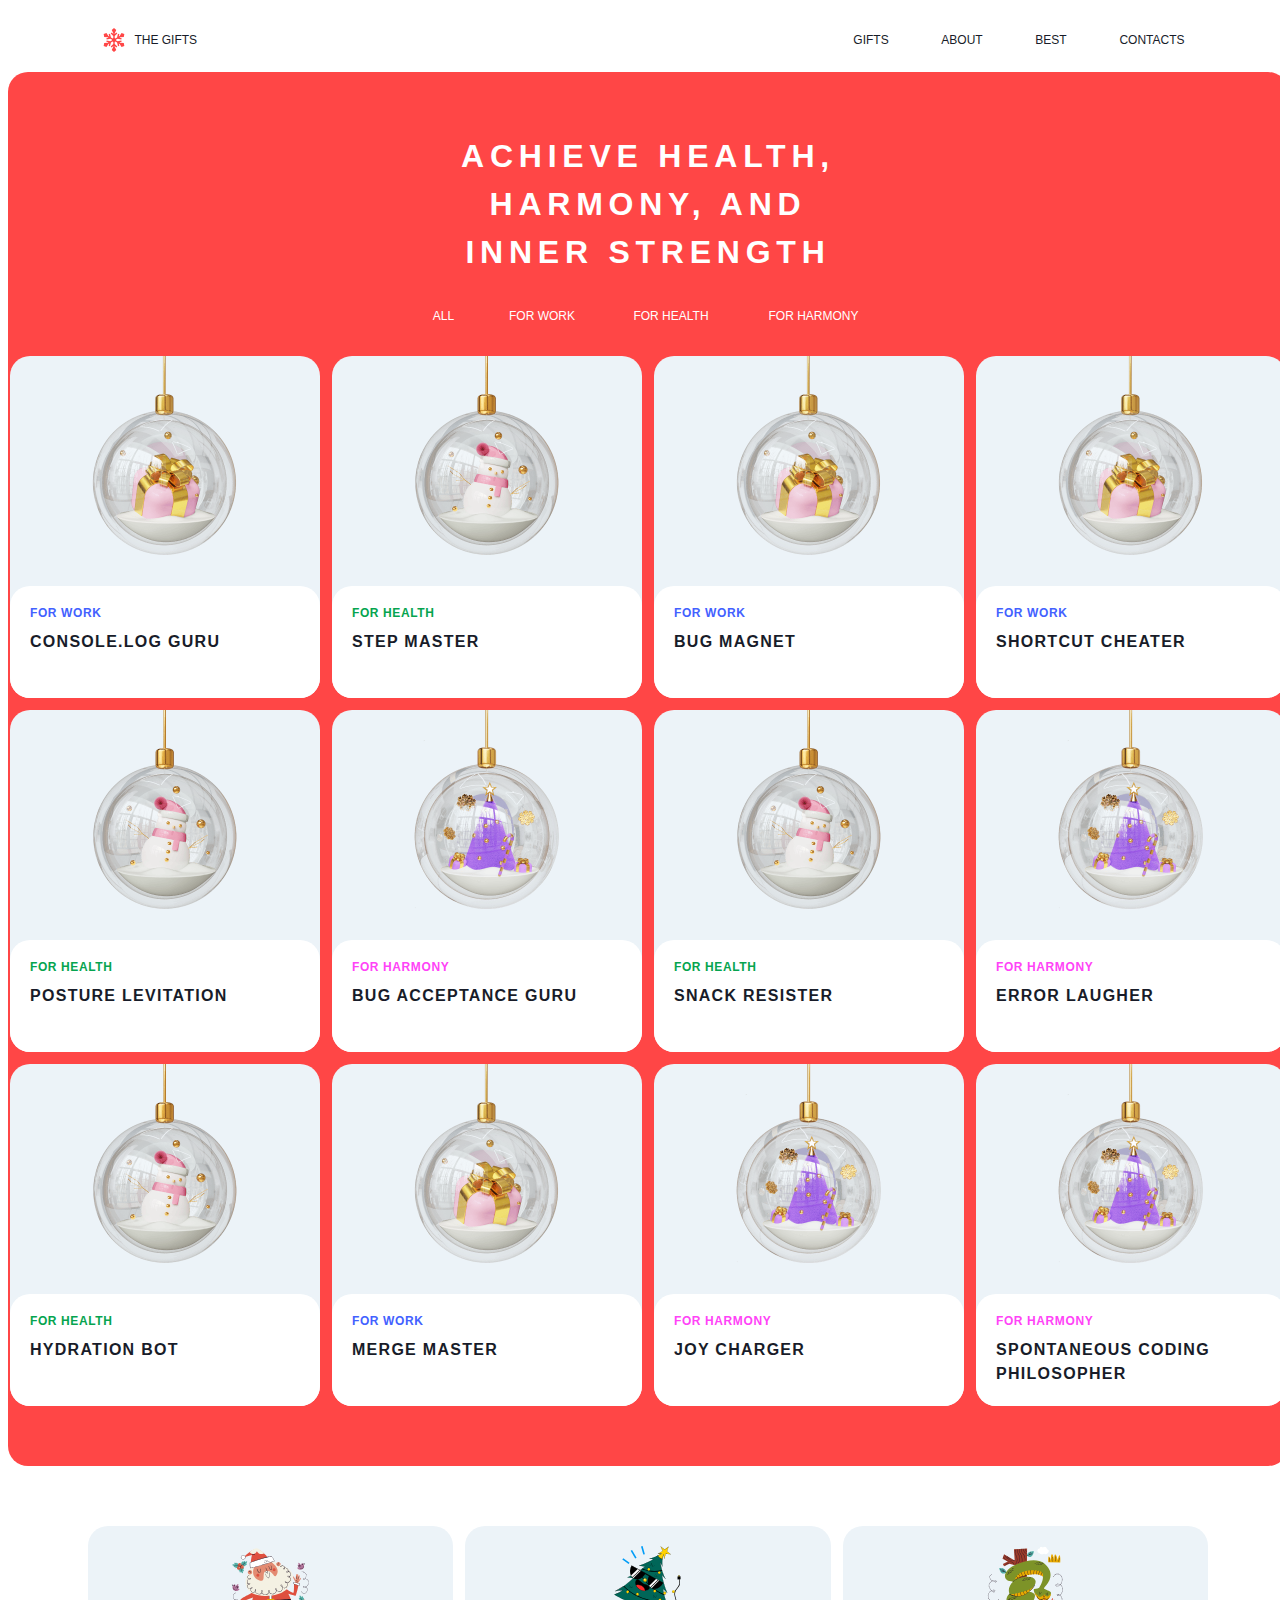
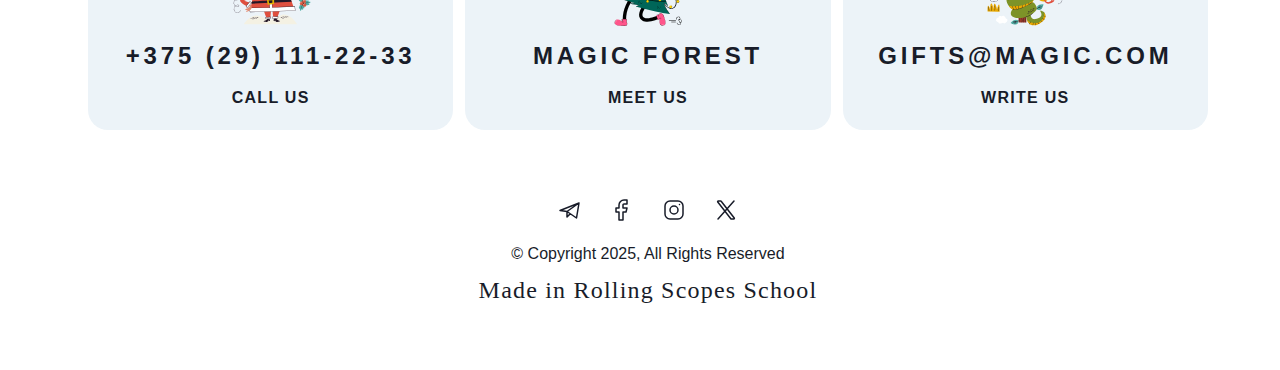
==== gifts.html @ 9444c4a5 "feat:media.css" ====
<!DOCTYPE html>
<html lang="en">
<head>
    <meta charset="UTF-8">
    <meta name="viewport" content="width=device-width, initial-scale=1.0">
    <title>Document</title>
    <link rel="stylesheet" href="./css/gifts.css">
    <link rel="stylesheet" href="./css/media.css">
</head>
<body>
    <Header>
        <div class="header">
            <a href="index.html" class="logo">
                <span class="icon"><img src="./img/snowflake.svg" alt=""></span>
                <span class="text">the gifts</span>
            </a>
            <div class="menu">
                <button class="menu1" href="#" active>gifts</button>
                <button class="menu2" href="#">about</button>
                <button class="menu3" href="#">best</button>
                <button class="menu4" href="#">contacts</button>
            </div>
        </div>
    </Header>
    <section class="gifts">
        <h1>Achieve health,<br/>harmony, and<br/>inner strength</h1>
        <div class="tabs">
            <button class="tab1" active>All</button>
            <button class="tab2" active>for work</button>
            <button class="tab3" active>for health</button>
            <button class="tab4" active>for harmony</button>
        </div>
        <div class="cards">
            <div class="card">
                <img src="./img/gift-for-work.png" alt="">
                <div class="cardDescription">
                    <h4 style="color: #4361FF;">For work</h4>
                    <h3>Console.log Guru</h3>
                </div>
            </div>
            <div class="card">
                <img src="./img/gift-for-health.png" alt="">
                <div class="cardDescription">
                    <h4 style="color: #06A44F;">for health</h4>
                    <h3>Step Master</h3>
                </div>
            </div>
            <div class="card">
                <img src="./img/gift-for-work.png" alt="">
                <div class="cardDescription">
                    <h4 style="color: #4361FF;">For work</h4>
                    <h3>Bug Magnet</h3>
                </div>
            </div>
            <div class="card">
                <img src="./img/gift-for-work.png" alt="">
                <div class="cardDescription">
                    <h4 style="color: #4361FF;">For work</h4>
                    <h3>Shortcut Cheater</h3>
                </div>
            </div>

            <div class="card">
                <img src="./img/gift-for-health.png" alt="">
                <div class="cardDescription">
                    <h4 style="color: #06A44F;">for health</h4>
                    <h3>Posture Levitation</h3>
                </div>
            </div>
            <div class="card">
                <img src="./img/gift-for-harmony.png" alt="">
                <div class="cardDescription">
                    <h4 style="color: #FF43F7;">For HARMONY</h4>
                    <h3>Bug Acceptance Guru</h3>
                </div>
            </div>
            <div class="card">
                <img src="./img/gift-for-health.png" alt="">
                <div class="cardDescription">
                    <h4 style="color: #06A44F;">For health</h4>
                    <h3> Snack Resister</h3>
                </div>
            </div>
            <div class="card">
                <img src="./img/gift-for-harmony.png" alt="">
                <div class="cardDescription">
                    <h4 style="color: #FF43F7;">For HARMONY</h4>
                    <h3>Error Laugher</h3>
                </div>
            </div>

            <div class="card">
                <img src="./img/gift-for-health.png" alt="">
                <div class="cardDescription">
                    <h4 style="color: #06A44F;">for health</h4>
                    <h3>Hydration Bot</h3>
                </div>
            </div>
            <div class="card">
                <img src="./img/gift-for-work.png" alt="">
                <div class="cardDescription">
                    <h4 style="color: #4361FF;">For work</h4>
                    <h3>Merge Master</h3>
                </div>
            </div>
            <div class="card">
                <img src="./img/gift-for-harmony.png" alt="">
                <div class="cardDescription">
                    <h4 style="color: #FF43F7;">For HARMONY</h4>
                    <h3>Joy Charger</h3>
                </div>
            </div>
            <div class="card">
                <img src="./img/gift-for-harmony.png" alt="">
                <div class="cardDescription">
                    <h4 style="color: #FF43F7;">For HARMONY</h4>
                    <h3>Spontaneous Coding Philosopher</h3>
                </div>
            </div>
        </div>
    </section>
    
    <Footer>
        <div class="footer">
            <div class="containers">
                <div class="container">
                    <img src="./img/santa-claus.svg" alt="">
                    <h5>+375 (29) 111-22-33</h5>
                    <h3>Call Us</h3>
                </div>
                <div class="container">
                    <img src="./img/christmas-tree.svg" alt="">
                    <h5>Magic forest</h5>
                    <h3>meet us</h3>
                </div>
                <div class="container">
                    <img src="./img/snake.svg" alt="">
                    <h5>gifts@magic.com</h5>
                    <h3>write us</h3>
                </div>
            </div>
            <div class="footerContent">
                <div class="socials">
                    <img src="./img/Home/tg.svg" alt="">
                    <img src="./img/Home/fb.svg" alt="">
                    <img src="./img/Home/ig.svg" alt="">
                    <img src="./img/Home/x.svg" alt="">
                </div>
                <p>© Copyright 2025, All Rights Reserved</p>
                <h5>Made in Rolling Scopes School</h5>
            </div>
        </div>
    </Footer>
</body>
</html>
---- css/gifts.css ----
* {
    font-family: "Montserrat", sans-serif;
}

body {
    width: 100%;
}

Header {
    padding: 12px 80px;
}

.header {
    display: flex;
    justify-content: space-between;
    align-items: center;
    gap: 12px;
}

.logo {
    width: 141px;
    height: 40px;
    border: none;
    background-color: transparent;
    display: inline-flex;
    align-items: center;
    justify-content: center;
    text-decoration: none;
}

.logo .icon {
    display: inline-flex;
    align-items: center;
    margin-right: 8px; 
}

.logo .text{
    text-transform: uppercase;
    font-weight: 400;
    font-size: 12px;
    color: #181C29;
}

.menu {
    width: 1123px;
    height: 40px;
    display: flex;
    gap: 8px;
    justify-content: right;
}

.menu1 {
    width: 78px;
    text-align: center;
}
.menu2{
    width: 88px;
}
.menu3{
    width: 74px;
}
.menu4{
    width: 112px;
}

.menu button {
    border: none;
    background-color: transparent;
    text-transform: uppercase;
    font-weight: 400;
    font-size: 12px;
    color: #181C29;
    padding: 0;
    text-align: center;
}

.menu a:hover {
    cursor: url('../img/cursor.svg'), pointer;
    color: #FF4646;
    background-color: rgba(255, 70, 70, 0.1); 
    border-radius: 12px;
}

.menu a:active {
    cursor: url('../img/cursor.svg'), pointer;
    color: #FF4646;
    background-color: rgba(255, 70, 70, 0.1); 
    border-radius: 12px;
}

/* !!! */


.gifts {
    max-width: 100%;
    background-color: #FF4646;
    background-image: url(../img/bg-garland.png);
    background-size: cover;
    background-repeat: no-repeat;
    background-position: center;
    display: flex;
    flex-direction: column;
    justify-content: center;
    align-items: center;
    border-radius: 20px;
    border: none;
    gap: 20px;
    padding: 60px 80px;
}

.gifts h1 {
    margin: 0;
    font-size: 32px;
    font-weight: 600;
    text-transform: uppercase;
    color: white;
    text-align: center;
    line-height: 48px;
    letter-spacing: 0.18em;
}

.tabs {
    width: 474px;
    height: 40px;
    display: flex;
    justify-content: space-between;
    align-items: center;
    gap: 8px;
}

.tab1 {
    width: 65px;
    padding: 0;
}

.tab2 {
    width: 116px;
    padding: 0;
}

.tab3 {
    width: 126px;
    padding: 0;
}

.tab4 {
    width: 143px;
    padding: 0;
}

.tabs  button{
    border: none;
    background-color: transparent;
    text-transform: uppercase;
    font-weight: 400;
    font-size: 12px;
    color: white;
    text-align: center;
    height: 40px;
}

.tabs  button:active {
    background-color: white 20%;
}

.cards {
    display: grid;
    grid-template-columns: repeat(4, 1fr);
    grid-template-rows: repeat(3, 1fr);
    gap: 12px;
}

.card {
    width: 310px;
    height: 342px;
    border-radius: 20px;
    background: var(--Content-Background, #ECF3F8);
    display: flex;
    flex-direction: column;
}

.cardDescription {
    width: auto;
    height: 100%;
    background-color: white;
    border-radius: 20px;
    padding: 20px;
    display: flex;
    flex-direction: column;
    gap: 8px;
}

.cardDescription h4 {
    margin: 0;
    text-transform: uppercase;
    font-size: 12px;
    font-weight: 600;
    line-height: 15.6px;
    letter-spacing: 0.05em;
    text-align: left;
}

.cardDescription h3 {
    margin: 0;
    text-transform: uppercase;
    font-size: 16px;
    font-weight: 600;
    line-height: 24.32px;
    letter-spacing: 0.08em;
    text-align: left;
    color: var(--Dark, #181C29);
}


/* !!! */



.footer {
    display: flex;
    flex-direction: column;
    gap: 60px;
    padding: 60px 80px;
}

.containers {
    display: flex;
    gap: 12px;
}

.container {
    width:  417.33px;
    height: 204px;
    display: flex;
    flex-direction: column;
    justify-content: center;
    align-items: center;
    gap: 12px;
    border-radius: 20px;
    background: var(--Content-Background, #ECF3F8);
}

.container img {
    width: 80px;
    height: 80px;
}

.container h5{
    margin: 0;
    text-transform: uppercase;
    font-size: 24px;
    font-weight: 600;
    line-height: 36.48px;
    letter-spacing: 0.16em;
    text-align: center;
    color: #181C29;
}

.container h3 {
    margin: 0;
    text-transform: uppercase;
    font-size: 16px;
    font-weight: 600;
    line-height: 24.32px;
    letter-spacing: 0.08em;
    color: #181C29;
}

.footerContent {
    display: flex;
    flex-direction: column;
    gap: 12px;
    justify-content: center;
    align-items: center;
}

.socials {
    width: 196px;
    height: 40px;
    display: flex;
    gap: 12px;
}

.footerContent p {
    margin: 0;
    color: #181C29;
    font-size: 16px;
    font-weight: 400;
    line-height: 23.68px;
    text-align: center;
}

.footerContent h5 {
    margin: 0;
    color: #181C29;
    font-family: "Allura", cursive;
    font-size: 24px;
    font-weight: 400;
    line-height: 24px;
    letter-spacing: 0.05em;
    text-align: center;
}
---- css/media.css ----
@media (max-width: 768px) {
    body {
        width: 100%;
        margin: 0;
        padding: 0;
    }

    Header {
        padding: 12px 8px;
    }

    .header {
        width: 100%;
    }

    .logo {
        width: auto;
        height: auto;
    }

    .menu {
        display: none;
    }

    .burgerBtn {
        visibility: visible;
        display: block;
        justify-content: center;
        align-items: center;
        width: 40px;
        height: 40px;
        background: transparent;
        border: none;
        cursor: pointer;
        position: relative;
    }

    .burgerBtn:before {
        content: "";
        position: absolute;
        top: 16px;
        left: 10px;
        width: 20px;
        border: 1px solid #181C29;
        border-radius: 20px;
        transform: rotate() translate(-50%);
        transition: all .3s;
    }

    .burgerBtn:after {
        content: "";
        position: absolute;
        top: 24px;
        left: 10px;
        width: 20px;
        border: 1px solid #181C29;
        border-radius: 20px;
        transform: rotate() translate(-50%);
        transition: all .3s;
    }
    /* 
    * , *:before, *:after {
        margin: 0;
        padding: 0;
        box-sizing: inherit;
    } */



.about {
    padding: 60px 8px;
}
.aboutImage {
    max-width: 376px;
    background-position: center;
}

.cards {
    grid-template-columns: repeat(2, 1fr);
    gap: 16px;
}



.footer{
    padding: 60px 8px;
}
.containers {
    flex-direction: column;
}

.container {
    width: 100%;
}

}









@media (max-width: 380px) {
    .about {
        padding: 60px 8px;
    }

    .aboutContainer {
        flex-direction: column;
        height: auto;
    }

    .aboutContent {
        padding: 60px 20px;
    }

    .aboutImage {
        width: 100%;
    }


    .bestGifts {
        padding: 60px 8px;
        justify-content: center;
        align-items: center;
    }

    .cards {
        grid-template-columns: repeat(1, 4fr);
        gap: 16px;
    }


    
    
}
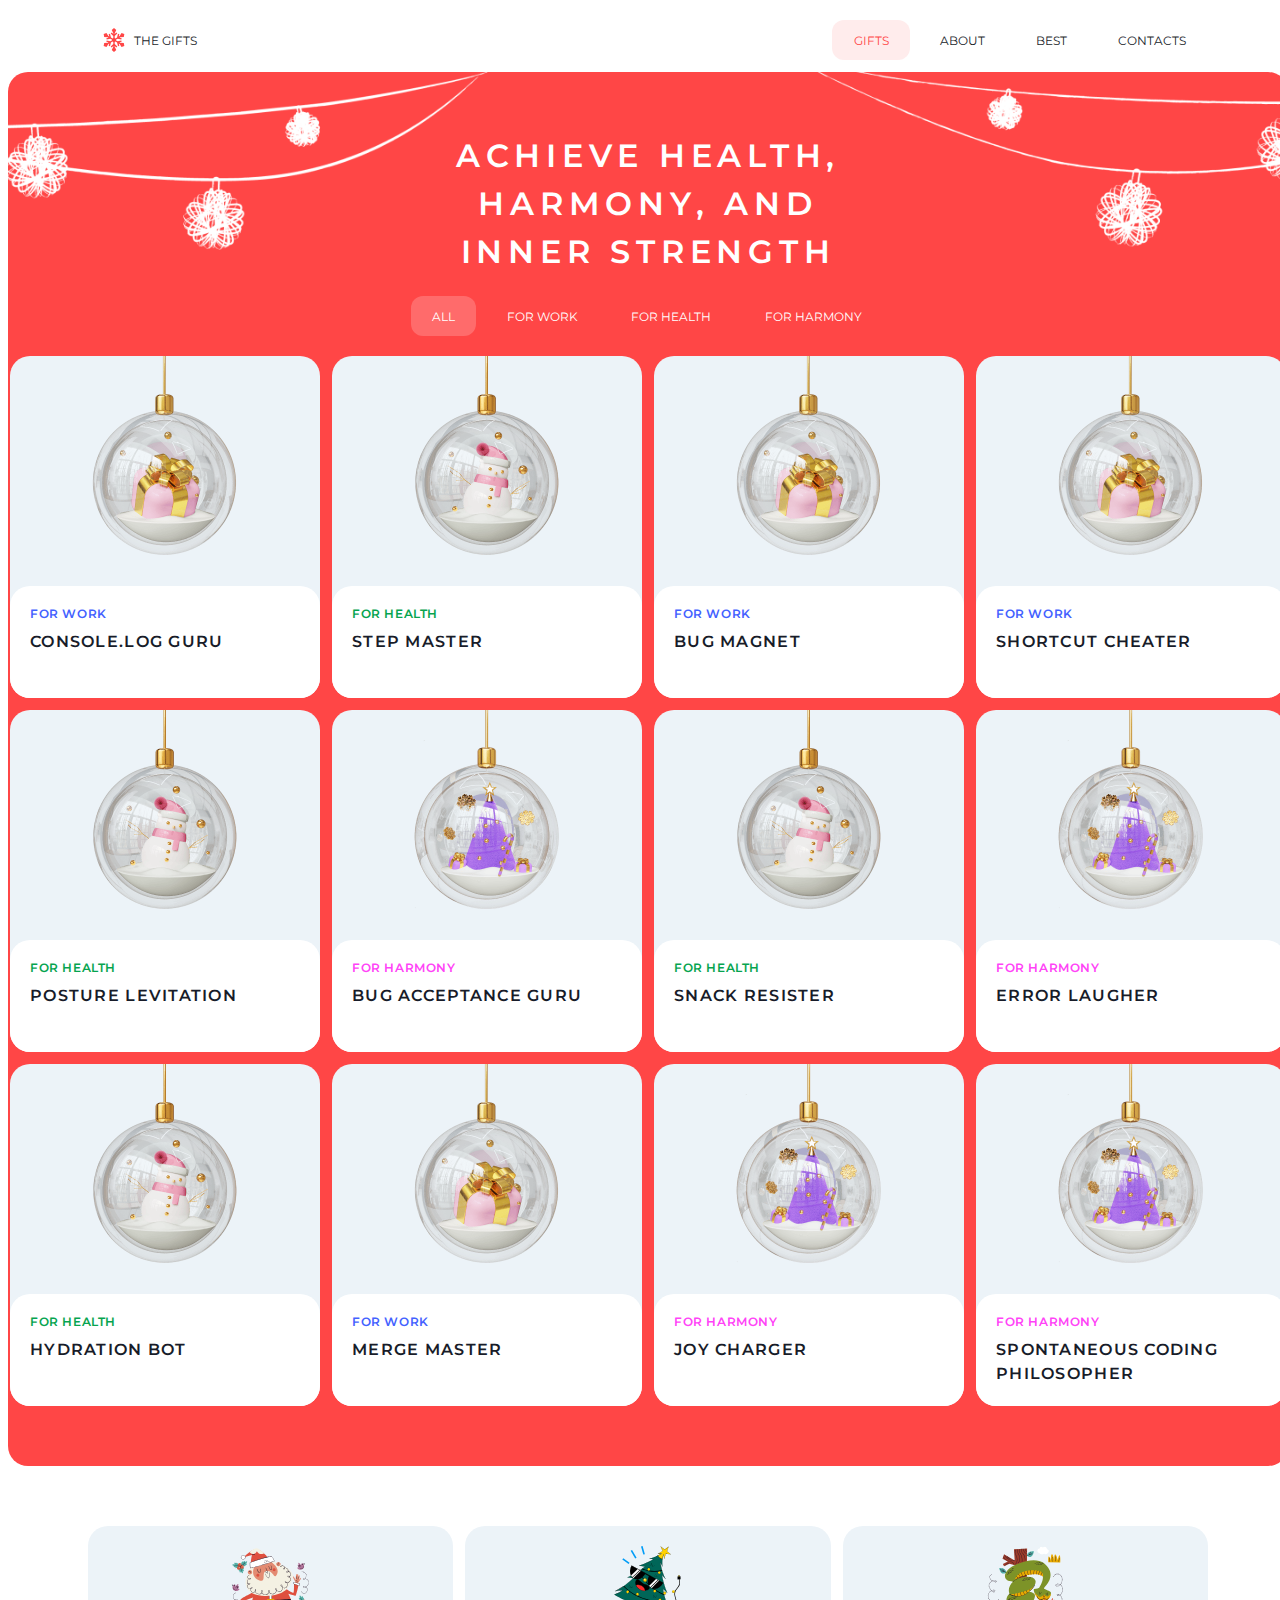
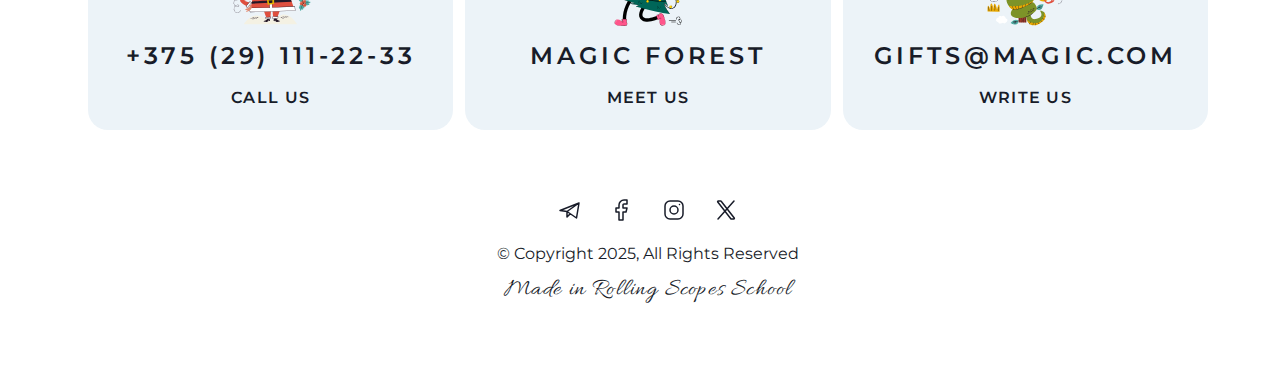
==== commit 91e55386: "fix: fixed some problems" ====
--- a/gifts.html
+++ b/gifts.html
@@ -6,6 +6,10 @@
     <title>Document</title>
     <link rel="stylesheet" href="./css/gifts.css">
     <link rel="stylesheet" href="./css/media.css">
+    <link href="https://fonts.googleapis.com/css2?family=Allura&family=Inter:wght@400;600&family=Montserrat:ital,wght@0,100..900;1,100..900&display=swap" rel="stylesheet">
+    <link rel="preconnect" href="https://fonts.googleapis.com">
+    <link rel="preconnect" href="https://fonts.gstatic.com" crossorigin>
+    <link href="https://fonts.googleapis.com/css2?family=Inter:wght@400;600&family=Montserrat:ital,wght@0,100..900;1,100..900&display=swap" rel="stylesheet">
 </head>
 <body>
     <Header>
@@ -15,7 +19,7 @@
                 <span class="text">the gifts</span>
             </a>
             <div class="menu">
-                <button class="menu1" href="#" active>gifts</button>
+                <button class="menu1 active" href="gifts.html">gifts</button>
                 <button class="menu2" href="#">about</button>
                 <button class="menu3" href="#">best</button>
                 <button class="menu4" href="#">contacts</button>
--- a/css/gifts.css
+++ b/css/gifts.css
@@ -51,6 +51,14 @@
 
 .menu1 {
     width: 78px;
+    color: #FF4646;
+    background-color: rgba(255, 70, 70, 0.1); 
+    border-radius: 12px;
+    border: none;
+    text-transform: uppercase;
+    font-weight: 400;
+    font-size: 12px;
+    padding: 0;
     text-align: center;
 }
 .menu2{
@@ -63,7 +71,7 @@
     width: 112px;
 }
 
-.menu button {
+.menu2, .menu3, .menu4 {
     border: none;
     background-color: transparent;
     text-transform: uppercase;
@@ -90,19 +98,18 @@
 
 /* !!! */
 
-
 .gifts {
     max-width: 100%;
+    border-radius: 20px;
     background-color: #FF4646;
     background-image: url(../img/bg-garland.png);
-    background-size: cover;
+    background-size: contain;
     background-repeat: no-repeat;
-    background-position: center;
-    display: flex;
-    flex-direction: column;
-    justify-content: center;
-    align-items: center;
-    border-radius: 20px;
+    background-position: top center;
+    display: flex;
+    flex-direction: column;
+    justify-content: center;
+    align-items: center;
     border: none;
     gap: 20px;
     padding: 60px 80px;
@@ -120,10 +127,10 @@
 }
 
 .tabs {
-    width: 474px;
-    height: 40px;
-    display: flex;
-    justify-content: space-between;
+    max-width: 474px;
+    height: 40px;
+    display: flex;
+    justify-content: center;
     align-items: center;
     gap: 8px;
 }
@@ -131,6 +138,15 @@
 .tab1 {
     width: 65px;
     padding: 0;
+    border: none;
+    border-radius: 12px;
+    background-color: rgba(255, 255, 255, 0.2);
+    text-transform: uppercase;
+    font-weight: 400;
+    font-size: 12px;
+    color: white;
+    text-align: center;
+    height: 40px;
 }
 
 .tab2 {
@@ -148,7 +164,7 @@
     padding: 0;
 }
 
-.tabs  button{
+.tab2, .tab3, .tab4 {
     border: none;
     background-color: transparent;
     text-transform: uppercase;
--- a/css/media.css
+++ b/css/media.css
@@ -11,11 +11,6 @@
 
     .header {
         width: 100%;
-    }
-
-    .logo {
-        width: auto;
-        height: auto;
     }
 
     .menu {
@@ -75,9 +70,25 @@
     background-position: center;
 }
 
+.aboutContent {
+    padding: 20px 60px;
+    width: 324px;
+    height: auto;
+}
+
+.slider {
+    padding: 60px 8px;
+}
+
+.bestGifts {
+    padding: 60px 8px;
+    justify-content: center;
+    align-items: center;
+}
+
 .cards {
     grid-template-columns: repeat(2, 1fr);
-    gap: 16px;
+    gap: 12px;
 }
 
 
@@ -104,6 +115,15 @@
 
 
 @media (max-width: 380px) {
+    .hero {
+        height: auto;
+    }
+
+    .heroContainer {
+        height: auto;
+        padding: 60px 8px;
+    }
+
     .about {
         padding: 60px 8px;
     }
@@ -111,14 +131,17 @@
     .aboutContainer {
         flex-direction: column;
         height: auto;
+        padding: 0 8px;
     }
 
     .aboutContent {
         padding: 60px 20px;
+        width: 324px;
+        height: auto;
     }
 
     .aboutImage {
-        width: 100%;
+        max-width: 364px;
     }
 
 
@@ -130,10 +153,27 @@
 
     .cards {
         grid-template-columns: repeat(1, 4fr);
-        gap: 16px;
+        gap: 12px;
+    }
+
+    .cta {
+        padding: 120px 8px;
+        height: auto;
+    }
+
+    .ctaContainer {
+        height: auto;
     }
 
 
-    
+
+/* 111 */
+    .gifts {
+        padding: 60px 8px;
+    }
+
+    .tabs {
+        width: 354px;
+    }
     
 }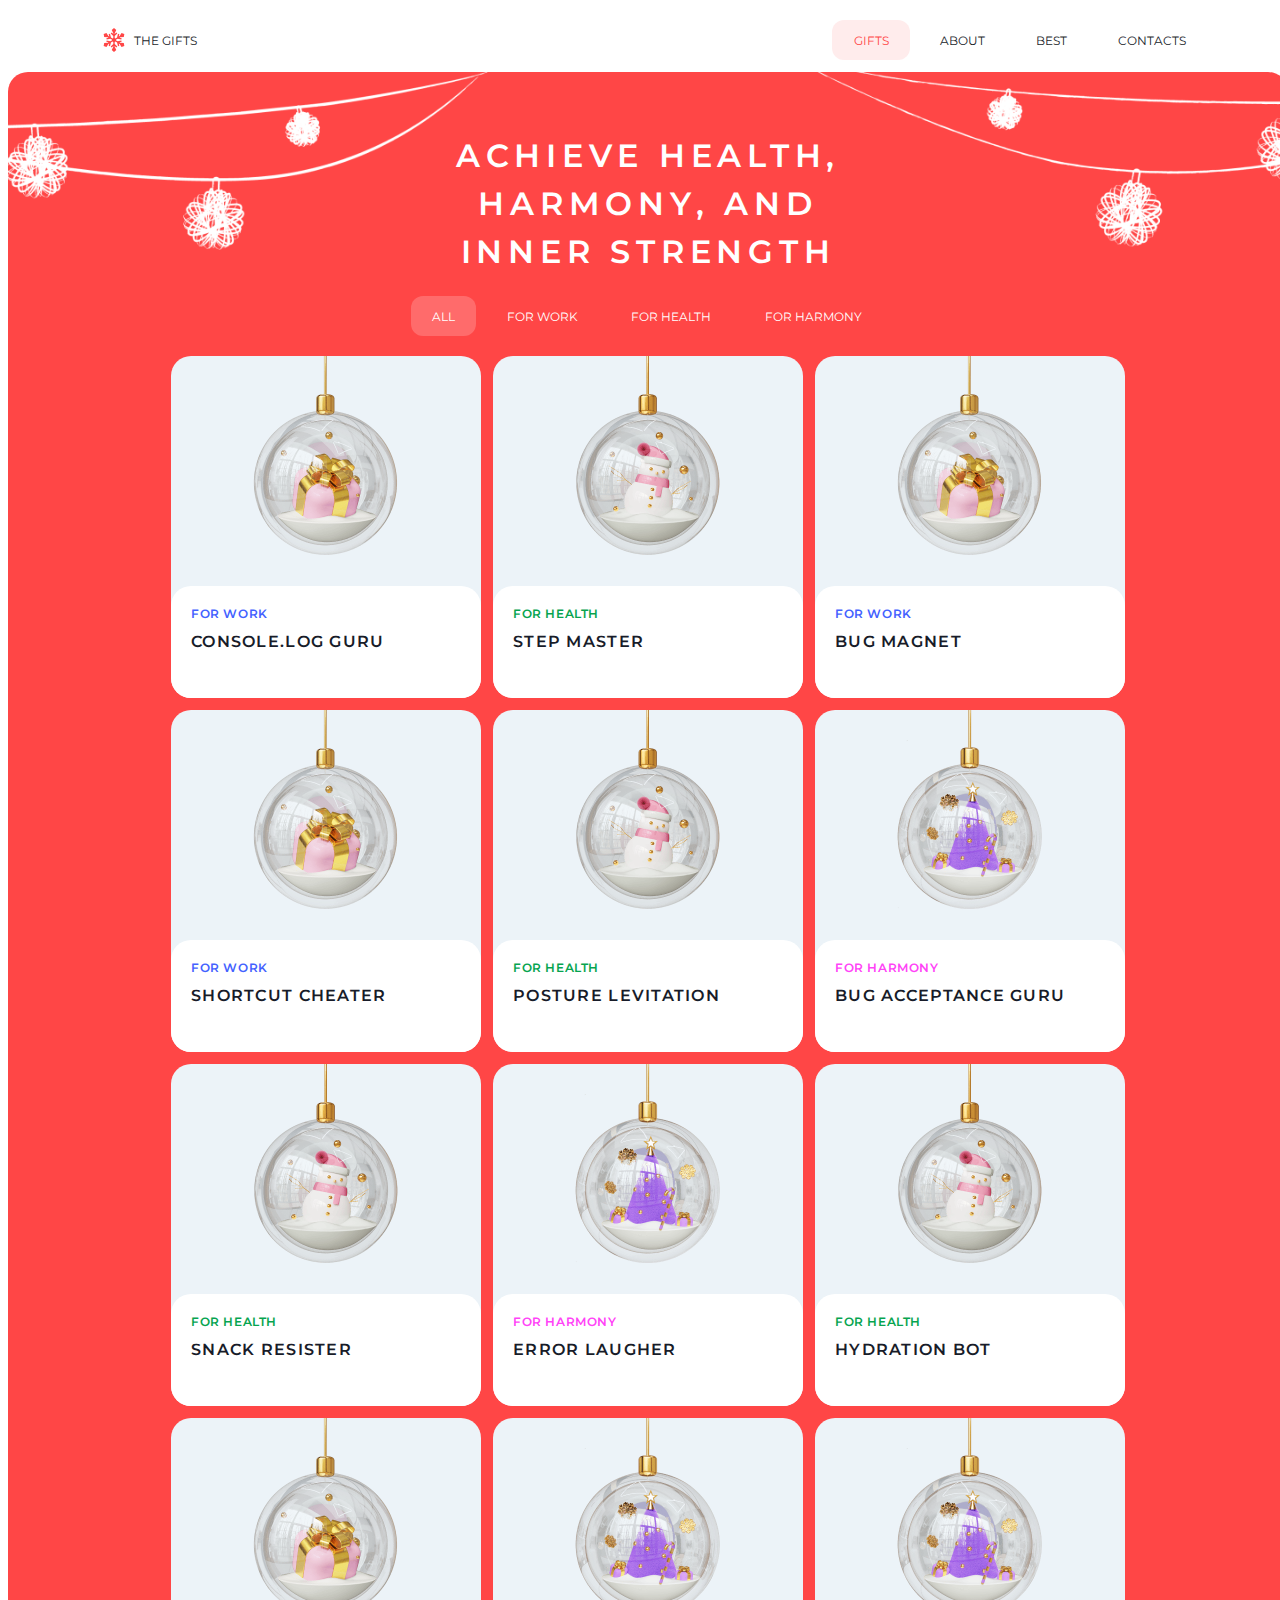
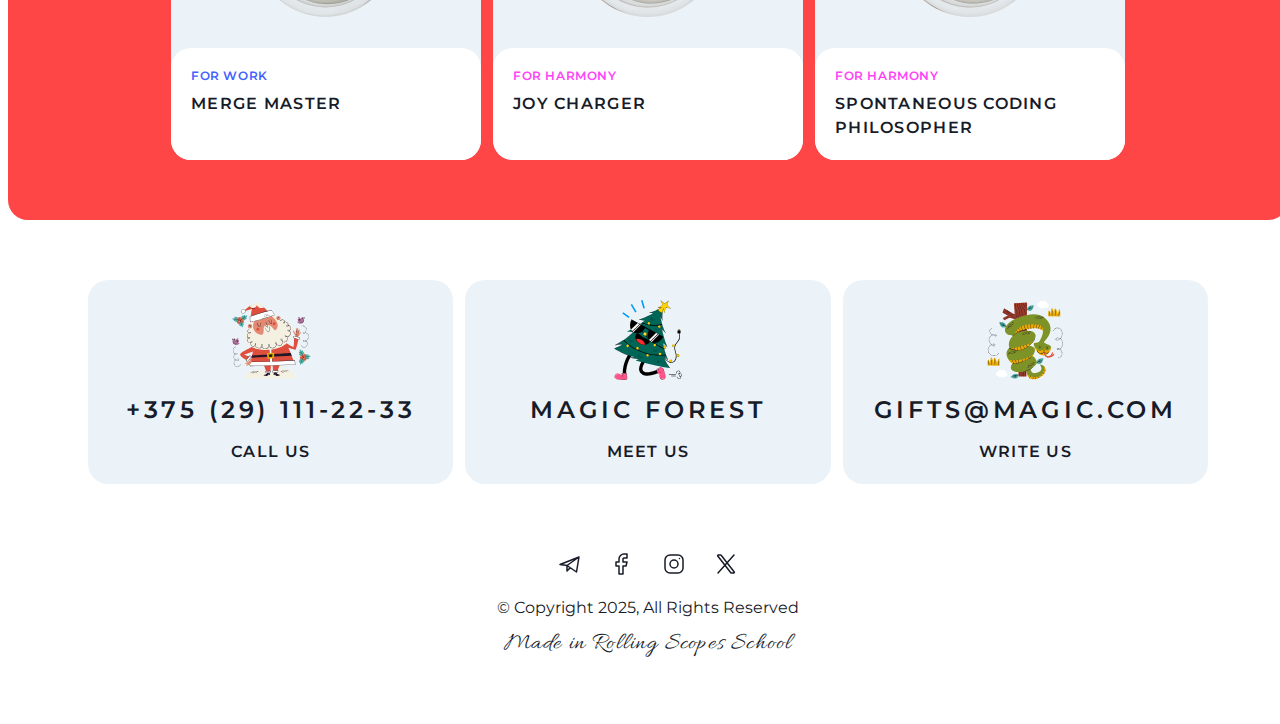
==== commit 6d27f9a4: "fix: fixed media" ====
--- a/gifts.html
+++ b/gifts.html
@@ -24,6 +24,7 @@
                 <button class="menu3" href="#">best</button>
                 <button class="menu4" href="#">contacts</button>
             </div>
+            <button class="burgerBtn"></button>
         </div>
     </Header>
     <section class="gifts">
--- a/css/gifts.css
+++ b/css/gifts.css
@@ -82,19 +82,17 @@
     text-align: center;
 }
 
-.menu a:hover {
+.menu button:hover {
     cursor: url('../img/cursor.svg'), pointer;
     color: #FF4646;
     background-color: rgba(255, 70, 70, 0.1); 
     border-radius: 12px;
 }
 
-.menu a:active {
-    cursor: url('../img/cursor.svg'), pointer;
-    color: #FF4646;
-    background-color: rgba(255, 70, 70, 0.1); 
-    border-radius: 12px;
-}
+.burgerBtn {
+    display: none;
+}
+
 
 /* !!! */
 
@@ -130,14 +128,12 @@
     max-width: 474px;
     height: 40px;
     display: flex;
-    justify-content: center;
-    align-items: center;
+    justify-content: space-between;
     gap: 8px;
 }
 
 .tab1 {
     width: 65px;
-    padding: 0;
     border: none;
     border-radius: 12px;
     background-color: rgba(255, 255, 255, 0.2);
@@ -175,14 +171,10 @@
     height: 40px;
 }
 
-.tabs  button:active {
-    background-color: white 20%;
-}
-
 .cards {
-    display: grid;
-    grid-template-columns: repeat(4, 1fr);
-    grid-template-rows: repeat(3, 1fr);
+    display: flex;
+    flex-wrap: wrap;
+    justify-content: center;
     gap: 12px;
 }
 
--- a/css/media.css
+++ b/css/media.css
@@ -82,16 +82,7 @@
 
 .bestGifts {
     padding: 60px 8px;
-    justify-content: center;
-    align-items: center;
 }
-
-.cards {
-    grid-template-columns: repeat(2, 1fr);
-    gap: 12px;
-}
-
-
 
 .footer{
     padding: 60px 8px;
@@ -102,6 +93,17 @@
 
 .container {
     width: 100%;
+}
+
+
+/* !!! */
+
+.gifts {
+    padding: 60px 8px;
+}
+
+.tabs {
+    width: 474px;
 }
 
 }
@@ -175,5 +177,19 @@
     .tabs {
         width: 354px;
     }
-    
+    .tab1 {
+        width: 41px;
+    }
+    .tab2 {
+        width: 92px;
+        padding: 0;
+    }
+    .tab3 {
+        width: 102px;
+        padding: 0;
+    }
+    .tab4 {
+        width: 119px;
+        padding: 0;
+    }
 }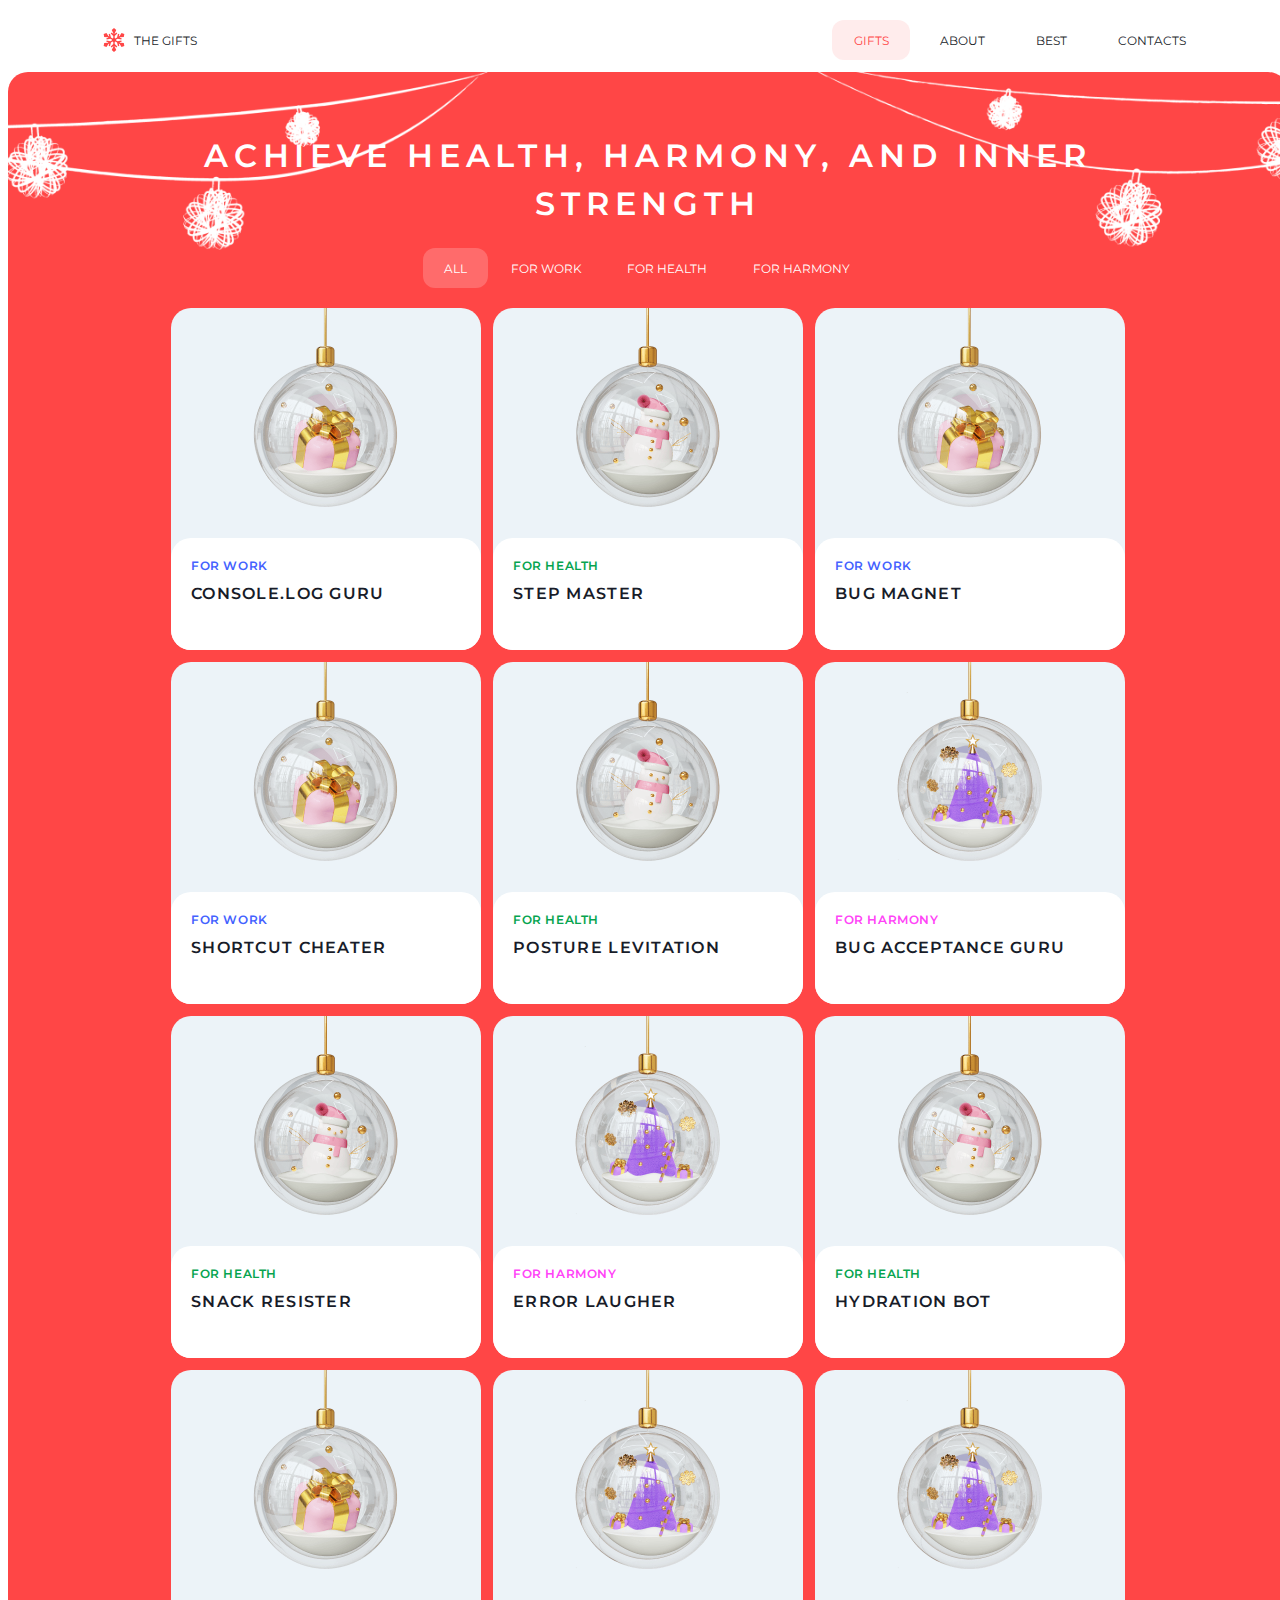
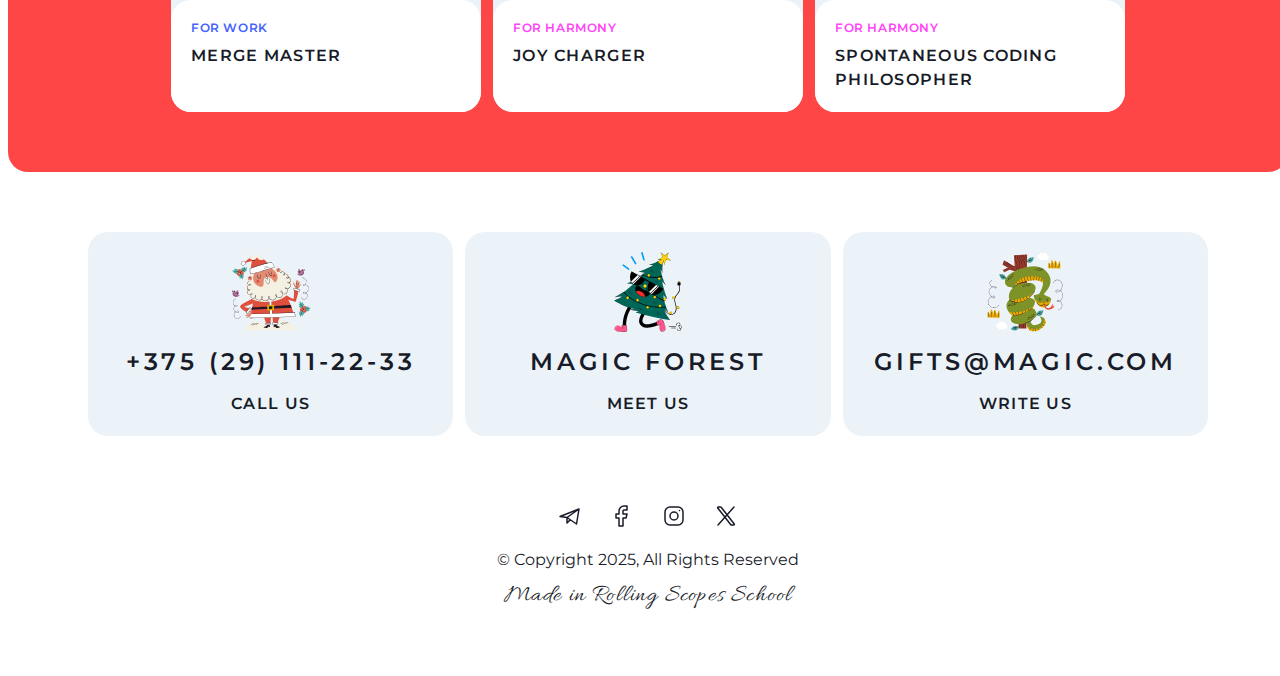
==== commit d2c5d22e: "fix" ====
--- a/gifts.html
+++ b/gifts.html
@@ -19,21 +19,21 @@
                 <span class="text">the gifts</span>
             </a>
             <div class="menu">
-                <button class="menu1 active" href="gifts.html">gifts</button>
-                <button class="menu2" href="#">about</button>
-                <button class="menu3" href="#">best</button>
-                <button class="menu4" href="#">contacts</button>
+                <button class="menu1 active" onclick="window.location.href='gifts.html'">gifts</button>
+                <button class="menu2">about</button>
+                <button class="menu3">best</button>
+                <button class="menu4">contacts</button>
             </div>
             <button class="burgerBtn"></button>
         </div>
     </Header>
     <section class="gifts">
-        <h1>Achieve health,<br/>harmony, and<br/>inner strength</h1>
+        <h1>Achieve health, harmony, and inner strength</h1>
         <div class="tabs">
-            <button class="tab1" active>All</button>
-            <button class="tab2" active>for work</button>
-            <button class="tab3" active>for health</button>
-            <button class="tab4" active>for harmony</button>
+            <button class="tab1">All</button>
+            <button class="tab2">for work</button>
+            <button class="tab3">for health</button>
+            <button class="tab4">for harmony</button>
         </div>
         <div class="cards">
             <div class="card">
--- a/css/gifts.css
+++ b/css/gifts.css
@@ -129,7 +129,6 @@
     height: 40px;
     display: flex;
     justify-content: space-between;
-    gap: 8px;
 }
 
 .tab1 {
--- a/css/media.css
+++ b/css/media.css
@@ -117,6 +117,9 @@
 
 
 @media (max-width: 380px) {
+    .control:hover {
+        hover: none;
+    }
     .hero {
         height: auto;
     }
@@ -151,11 +154,6 @@
         padding: 60px 8px;
         justify-content: center;
         align-items: center;
-    }
-
-    .cards {
-        grid-template-columns: repeat(1, 4fr);
-        gap: 12px;
     }
 
     .cta {
